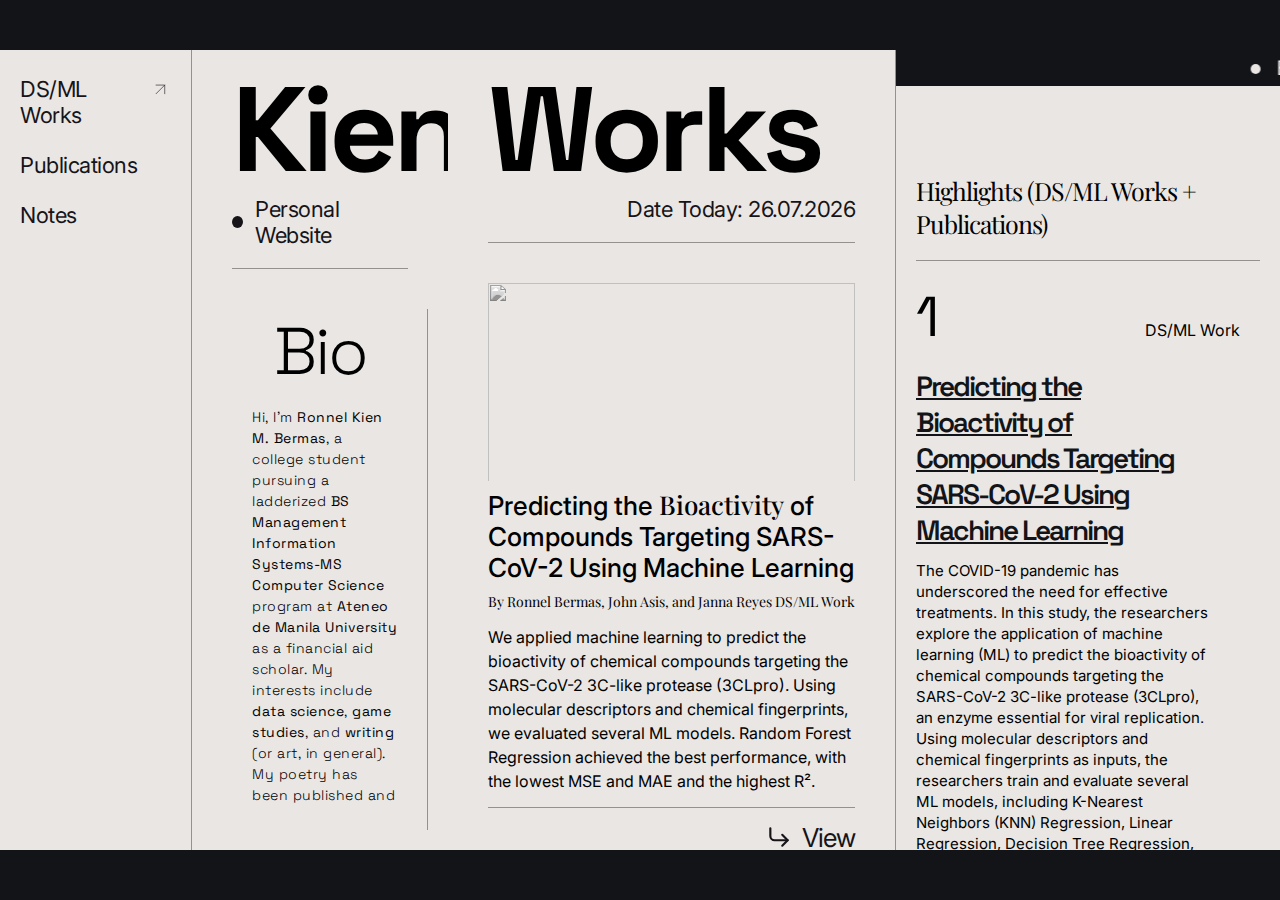
==== index.html @ 3ee7da02 "Final Initial" ====
<html lang="en">
    <head>
        <meta charset="UTF-8">
        <meta name="viewport" content="width=device-width, initial-scale=1.0">
        <link rel="stylesheet" href="style.css">
  <title>Blog Layout</title>
</head>
<body>

<div class="blog full-screen">
    <div class="blog-part is-menu">
     <div></div> <div></div>    
     <a href="dsmlWorks.html" class="blog-menu">
      <br>DS/ML Works
      <svg fill="none" stroke="currentColor" stroke-width=".7" stroke-linecap="round" stroke-linejoin="round" class="feather feather-arrow-up-right" viewBox="0 0 24 24">
       <path d="M7 17L17 7M7 7h10v10" />
      </svg>
     </a>
     <a href="publications.html" class="blog-menu">Publications</a>
     <a href="notes.html" class="blog-menu">Notes</a>
     
    </div>
    <div class="blog-header blog-is-sticky">
     <div class="blog-article header-article">
      <div class="blog-big__title">Kien's</div>
      <div class="blog-menu rounded small-title">Personal Website</div>
     </div>
     <div class="blog-article page-number">
      Bio <div class="blog-article small-titleNote note-content"><p>Hi, I'm <b>Ronnel Kien M. Bermas</b>, a college student pursuing a ladderized <b>BS Management Information Systems-MS Computer Science</b> program at <b>Ateneo de Manila University</b> 
        as a financial aid scholar. My interests include <b>data science</b>, <b>game studies</b>, and <b>writing</b> (or art, in general). My poetry has been published and nominated for the Pushcart Prize and I’ve published an academic 
        article as well on game studies. In my free time, I enjoy exploring new interests and watching videos of red pandas.</p>
        <p>Many thanks to Aysenur Turk for the template.</p>
    </div>
     </div>
    </div>
    <div class="blog-header-container">
     <div class="blog-header">
      <div class="blog-article header-article">
       <div class="blog-big__title">Works</div>
       <div class="blog-menu small-title date" id="currentDate"></div>
      </div>
      <div class="blog-article">
       <img src="https://plus.unsplash.com/premium_photo-1674850275054-88765f04a2b3?q=80&w=1964&auto=format&fit=crop&ixlib=rb-4.0.3&ixid=M3wxMjA3fDB8MHxwaG90by1wYWdlfHx8fGVufDB8fHx8fA%3D%3D" alt="">
       <h2>Predicting the <span>Bioactivity</span> of Compounds Targeting SARS-CoV-2 Using Machine Learning</h2>
       <div class="blog-detail">
        <span>By Ronnel Bermas, John Asis, and Janna Reyes</span>
        <span>DS/ML Work</span>
       </div>
       <p>
        We applied machine learning to predict the bioactivity of chemical compounds targeting the SARS-CoV-2 3C-like protease (3CLpro). Using molecular descriptors and 
        chemical fingerprints, we evaluated several ML models. Random Forest Regression achieved the best performance, with the lowest MSE and MAE 
        and the highest R².</p>
       <a href="1.html">
        <svg xmlns="http://www.w3.org/2000/svg" fill="none" stroke="currentColor" stroke-width="2" stroke-linecap="round" stroke-linejoin="round" class="feather feather-corner-down-right" viewBox="0 0 24 24">
         <path d="M15 10l5 5-5 5" />
         <path d="M4 4v7a4 4 0 004 4h12" />
        </svg>
        View
      </a>
      </div>
     </div>
     <div class="blog-header">
      <div class="blog-article header-article">
       <div class="blog-big__title">Texts</div>
       <div class="blog-menu small-title date" id="currentDate"></div>
      </div>
      <div class="blog-article">
       <img src="https://i.pinimg.com/736x/c3/c1/c9/c3c1c995143c8750dc02db4cd412d0bd.jpg" alt="">
       <h2>A Place to Survive: <span>OMORI</span> Through Bronfenbrenner’s Ecological Systems Theory</h2>
       <div class="blog-detail">
        <span>By Ronnel Bermas, Jenelle Capati, and Francis Calubayan</span>
        <span>Publication</span>
      </div>
       <p>This study examines OMORI's narrative using Bronfenbrenner’s (1979) ecological systems 
        theory, focusing on how external factors like family, societal norms, and culture shape 
        character development.</p>
       <a href="http://press-start.gla.ac.uk/index.php/press-start/article/view/314">
        <svg xmlns="http://www.w3.org/2000/svg" fill="none" stroke="currentColor" stroke-width="2" stroke-linecap="round" stroke-linejoin="round" class="feather feather-corner-down-right" viewBox="0 0 24 24">
         <path d="M15 10l5 5-5 5" />
         <path d="M4 4v7a4 4 0 004 4h12" />
        </svg>
        View
       </a>
      </div>
     </div>
     <div class="blog-header">
      <div class="blog-article header-article">
       <div class="blog-big__title ">Notes</div>
       <div class="blog-menu small-title date" id="currentDate"></div>
      </div>
      <div class="blog-article">
       <img src="https://images.unsplash.com/photo-1616248249518-b16013cd4e42?ixid=MnwxMjA3fDB8MHxzZWFyY2h8MTkzfHxibGFjayUyMGFuZCUyMHdoaXRlfGVufDB8MHwwfHw%3D&ixlib=rb-1.2.1&auto=format&fit=crop&w=500&q=60" alt="">
       <h2>Nothing to see here <span>Yet</span> </h2>
       <div class="blog-detail">
        <span>[Ronnel Kien]</span>
        <span>Notes</span>
       </div>
       <p>I shall be publishing something soon!</p>
       <a href="notes.html">
        <svg xmlns="http://www.w3.org/2000/svg" fill="none" stroke="currentColor" stroke-width="2" stroke-linecap="round" stroke-linejoin="round" class="feather feather-corner-down-right" viewBox="0 0 24 24">
         <path d="M15 10l5 5-5 5" />
         <path d="M4 4v7a4 4 0 004 4h12" />
        </svg>
        View
       </a>
      </div>
     </div>
    </div>
    <div class="blog-part right-blog">
     <marquee width="100%" direction="left">
      <span>Email: <a href="mailto:ronnelkbermas@gmail.com" style="color: #e9e6e4;">ronnelkbermas@gmail.com</a>, <a href="mailto:ronnel.bermas@student.ateneo.edu" style="color: #e9e6e4;">ronnel.bermas@student.ateneo.edu</a></span>
      <span><a href="https://www.linkedin.com/in/ronnel-kien-bermas-740466240/" style="color: #e9e6e4;">Linkedin: Ronnel Kien Bermas</a></span>
      <span><a href="https://github.com/rkbermas/" style="color: #e9e6e4;">Github: rkbermas</a></span>
     </marquee>
     <div class="blog-right-title-container">
      <div class="blog-right-title">
       Highlights (DS/ML Works + Publications)
      </div>

     </div>
     <div class="blog-right">
      <div class="blog-right-container">
       <div class="blog-title-date">
        <div class="blog-right-page">1</div>
        <div class="blog-part right-blog">DS/ML Work</div>
       </div>
       <div class="blog-right-page-title"><a href="1.html" style="color:#121418";>Predicting the Bioactivity of Compounds Targeting SARS-CoV-2 Using Machine Learning</a></div>
       <div class="blog-right-page-subtitle">The COVID-19 pandemic has underscored the need for effective treatments. In this study, the researchers explore the application of machine learning (ML) to predict the bioactivity of chemical compounds targeting the SARS-CoV-2 3C-like protease (3CLpro), an enzyme essential for viral replication. Using molecular descriptors and chemical fingerprints as inputs, the researchers train and evaluate several ML models, including K-Nearest Neighbors (KNN) Regression, Linear Regression, Decision Tree Regression, Random Forest Regression, and Neural Networks. The results show that Random Forest Regression provided the most accurate predictions, with the lowest Mean Squared Error (MSE), Mean Absolute Error (MAE), and the highest R², suggesting that it can be used best to predict the bioactivity of compounds and aid in the identification of candidates for further experimental testing.</div>
      </div>
      <div class="blog-right-container">
       <div class="blog-title-date">
        <div class="blog-right-page">2</div>
        <div class="blog-part right-blog">DS/ML Work</div>
       </div>
       <div class="blog-right-page-title"><a href="https://github.com/christinuhhh/CSCI-111-Project" style="color:#121418";> Predicting Depression in Students Using Machine Learning </a> </div>
       <div class="blog-right-page-subtitle">This App processes student mental health survey data and builds machine learning models to predict whether a student is likely to have depression. It employs K-Nearest Neighbors (KNN) and Decision Tree algorithms for classification, with accuracy evaluation and functionality to predict new cases based on user input. The script includes data preprocessing (cleaning, encoding, and scaling), model training, and deployment features, enabling a practical application in mental health assessment.</div>
      </div>
      <div class="blog-right-container">
       <div class="blog-title-date">
        <div class="blog-right-page">3</div>
        <div class="blog-part right-blog">Publication</div>
       </div>
       <div class="blog-right-page-title"><a href="http://press-start.gla.ac.uk/index.php/press-start/article/view/314" style="color:#121418";>A Place to Survive: OMORI Through Bronfenbrenner’s Ecological Systems Theory</a></div>
       <div class="blog-right-page-subtitle">This research delves into the narrative of the role-playing game OMORI (OMOCAT, 2020). We use Urie Bronfenbrenner’s (1979) ecological systems theory as an analytical framework to investigate character portrayal and development. Our study employed descriptive and interpretive qualitative methods and used a three-phased approach to scrutinise OMORI’s narrative, expound and dissect character portrayals within their broader contexts, and note important character developments throughout the game. Our findings highlight the substantial influence of immediate and non-immediate external environments—family dynamics, societal norms, and cultural elements—on the development of the primary characters within OMORI’s narrative. More specifically, this paper emphasises the roles of culture, capitalism, and religion within the game. The study’s significance lies in its presentation of interconnected relationships among the systems posited by Bronfenbrenner. We offer insights for further research studying games through their socio-historical contexts and scrutinising characters’ backstories. This is particularly relevant where it has been theorised that youth in advanced capitalist societies might be swayed by cultural values that affect their well-being and life contentment (Butler, 2021).</div>
      </div>

      <div class="blog-right-container">
       <div class="blog-title-date">
        <div class="blog-right-page">4</div>
        <div class="blog-part right-blog">Publication</div>
       </div>
       <div class="blog-right-page-title"><a href="https://theguidon.com/2023/09/invested-interests-sovereign-fund/" style="color:#121418";>Invested interests, ‘sovereign’ fund</a></div>
       <div class="blog-right-page-subtitle">In an attempt to salvage the Philippine economy, President Ferdinand Marcos Jr. signed Republic Act No. 11954 or the Maharlika Investment Fund (MIF) Act. Under RA 11954, the administration will use the income from investments to support its economic goals via financial instruments, joint ventures, and high-impact infrastructure projects. Among other goals, the creation of the MIF is projected to grow national wealth, create jobs, and achieve food security.</div>
      </div>

      <div class="blog-right-container">
       <div class="blog-title-date">
        <div class="blog-right-page">5</div>
        <div class="blog-part right-blog">Publication</div>
       </div>
       <div class="blog-right-page-title"><a href="https://theguidon.com/2024/05/cha-cha-for-afam-foreign-ownership-in-higher-education-through-charter-change/" style="color:#121418";>Cha-cha for AFAM?: Foreign ownership in higher education through charter change</a></div>
       <div class="blog-right-page-subtitle">With the recent approval of the Resolution of Both Houses (RBH) No. 7 in the House of Representatives, certain sections of the 1987 Constitution are under consideration for amendments in a bid to increase foreign direct investments (FDI) in the country.</div>
      </div>



      <div class="circle">
       <div class="circle-title">Reminder to self</div>
       <div class="circle-subtitle">I didn't want a driftwood kind of faith, one that depended on calamities or death or happiness. I wanted a faith that stands on its own even if it seems that God has snatched back his hand and no longer remembers my name. The kind that made you feel helpless and broken but hopeful because for once you're putting everything you've got into something greater than yourself. I hope you aspire for the same kind of faith. I hope you learn to drive your roots into a deep earth so that the fullness of your life will depend on no one. —VJ Campilan, All My Lonely Islands </div>
      </div>
     </div>
    </div>
   </div>

   <script>
    // Function to format the current date as DD.MM.YYYY
    function formatDate(date) {
        const day = String(date.getDate()).padStart(2, '0');
        const month = String(date.getMonth() + 1).padStart(2, '0'); // Months are zero-based
        const year = date.getFullYear();
        return `Date Today: ${day}.${month}.${year}`;
    }

    // Update all elements with the class "date"
    function updateDates() {
        const dateElements = document.querySelectorAll('.date');
        const currentDate = formatDate(new Date());
        dateElements.forEach((element) => {
            element.textContent = currentDate;
        });
    }

    // Update dates on page load
    updateDates();
</script>

</body>
</html>
---- style.css ----
@import url("https://fonts.googleapis.com/css2?family=Playfair+Display:ital,wght@1,400;1,500&family=Inter:wght@300;400;500;600&family=Space+Grotesk:wght@400;500;600;700&display=swap");
* {
  outline: none;
  box-sizing: border-box;
}
html {
  box-sizing: border-box;
  -webkit-font-smoothing: antialiased;
}
img {
  max-width: 100%;
}
body {
    background-color: #121418;
    display: flex;
    font-family: "Inter", sans-serif;
    justify-content: center;
    align-items: center;
    flex-direction: column;
    width: 100vw;
    height: 100vh;
    margin: 0;
    padding: 0;
  }
@media screen and (max-width: 768px) {
  body {
    padding: 0;
  }
}
.blog {
    background-color: #e9e6e4;
    width: 100vw;
    display: grid;
    height: 90vh;
    max-height: 800px;
    overflow: hidden;
    grid-template-columns: 15% 20% 35% 30%;
    grid-template-rows: 100%;
    position: relative;
  }
@media screen and (max-width: 1030px) {
  .blog {
    grid-template-columns: 20% 50% 30%;
  }
}
@media screen and (max-width: 768px) {
  .blog {
    grid-template-columns: 25% 75%;
    width: 100%;
    max-width: none;
  }
}
@media screen and (max-width: 560px) {
  .blog {
    grid-template-columns: 100%;
  }
}
.blog-part {
  padding: 0 20px;
}
.blog-part:not(:last-child) {
  border-right: 1px solid #94918f;
}
.blog-part a:hover {
  text-decoration: underline;
}
.blog-menu {
  font-size: 22px;
  text-decoration: none;
  color: #161419;
  display: flex;
  letter-spacing: -0.5px;
  align-items: center;
}
@media screen and (max-width: 1260px) {
  .blog-menu {
    font-size: 1.6vw;
  }
}
.blog-menu svg {
  width: 22px;
  margin-left: 4px;
}
.blog-menu + .blog-menu {
  margin-top: 24px;
}
.blog-menu.mention {
  margin-top: auto;
  font-size: 19px;
}
@media screen and (max-width: 1260px) {
  .blog-menu.mention {
    font-size: 1.4vw;
  }
}
.blog-menu.subscribe {
  margin-top: 8px;
  font-size: 19px;
  position: relative;
}
@media screen and (max-width: 1260px) {
  .blog-menu.subscribe {
    font-size: 1.4vw;
  }
}
.blog-menu.subscribe:before {
  content: "";
  width: 16px;
  height: 16px;
  background-color: #161419;
  left: 0;
  border-radius: 1px;
  margin-right: 14px;
}
.blog-menu.rounded:before {
  content: "";
  border-radius: 50%;
  width: 12px;
  height: 12px;
  background-color: #161419;
  margin-right: 12px;
}
.blog .is-menu {
  display: flex;
  flex-direction: column;
}
@media screen and (max-width: 1030px) {
  .blog .is-menu {
    display: none;
  }
}
.blog-big__title {
  font-size: 100px;
  font-family: "Space Grotesk", sans-serif;
  font-weight: 700;
  letter-spacing: -5px;
  line-height: 1;
  margin-bottom: 6px;
}

.blog-ok__title {
    font-size: 132px;
    font-family: "Space Grotesk", sans-serif;
    font-weight: 700;
    letter-spacing: -5px;
    line-height: 1;
    margin-bottom: 6px;
  }

@media screen and (max-width: 1400px) {
  .blog-big__title {
    font-size: 120px;
  }
}
@media screen and (max-width: 1260px) {
  .blog-big__title {
    font-size: 9vw;
    letter-spacing: -2px;
  }
}
@media screen and (max-width: 560px) {
  .blog-big__title {
    font-size: 36px;
    margin-bottom: 12px;
  }
}
.blog-header {
    display: flex;
    flex-direction: column;
    gap: 20px; /* Add spacing between elements */
    padding: 20px;
    height: 100%; /* Ensure it takes full height */
    overflow: hidden; /* Prevent overflow */
}
.blog-article {
  padding: 0 20px;
}
.blog-article img {
  height: 260px;
  max-height: 22vh;
  width: 100%;
  object-fit: cover;
  filter: grayscale(1);
}
.page-number {
  display: flex;
  flex-direction: column;
  justify-content: flex-end;
  height: 100%;
  font-size: 66px;
  text-align: center;
  letter-spacing: -3px;
  font-weight: lighter;
  font-family: "Space Grotesk", sans-serif;
  border-right: 1px solid #94918f;
  white-space: nowrap;
  overflow: hidden; /* Prevent overflow */
}
@media screen and (max-width: 1260px) {
  .page-number {
    font-size: 5vw;
  }
}
.small-title {
  border-bottom: 1px solid #94918f;
  margin-bottom: 20px;
  padding-bottom: 20px;
}
.small-titleNote {
    border-bottom: none;
    margin-bottom: 20px;
    padding-bottom: 20px;
  }
@media screen and (max-width: 560px) {
  .small-title {
    font-size: 12px;
    position: absolute;
    top: 10px;
    right: 24px;
    border-bottom: 0;
  }
}
.date {
  display: flex;
  justify-content: flex-end;
}
.blog-article h2 {
  font-size: 26px;
  font-weight: 500;
  line-height: 1.2;
  margin: 8px 0 8px;
}
.blog-article h2 span {
  font-family: "Playfair Display", serif;
}
.blog-article p {
  line-height: 1.5;
  margin: 14px 0;
}
.blog-article a {
  color: #161419;
  text-decoration: none;
  font-size: 26px;
  letter-spacing: -1px;
  display: flex;
  justify-content: flex-end;
  align-items: center;
  margin-top: auto;
  border-top: 1px solid #94918f;
  padding-top: 14px;
}
.blog-article a svg {
  width: 26px;
  margin-right: 10px;
}
.blog-detail {
  display: flex;
  align-items: center;
  justify-content: space-between;
  font-size: 14px;
}
.blog-detail span {
  font-family: "Playfair Display", serif;
}
.blog-header-container {
  overflow-y: auto;
  overflow-x: hidden;
  height: 100%;
  display: flex;
  flex-direction: column;
  scroll-snap-type: y mandatory;
  border-right: 1px solid #94918f;
}
@media screen and (max-width: 768px) {
  .blog-header-container {
    border-right: 0;
  }
}
.blog-header-container > * {
  flex-shrink: 0;
  min-height: 100%;
  scroll-snap-align: start;
}
.blog-header-container .blog-article:not(.header-article) {
  flex-grow: 1;
  display: flex;
  flex-direction: column;
}
marquee {
  font-size: 20px;
  background-color: #121418;
  color: #e9e6e4;
  padding: 6px 0;
  width: calc(100% + 44px);
  margin-left: -20px;
  flex-shrink: 0;
}
marquee span:before {
  display: inline-block;
  content: "";
  border-radius: 50%;
  width: 10px;
  height: 10px;
  position: relative;
  top: -1px;
  vertical-align: baseline;
  background-color: #e9e6e4;
  margin: 0 16px;
}
.blog-right {
  overflow: auto;
  height: calc(100% + 60px);
}
.blog-right .rounded {
  font-style: italic;
  font-size: 18px;
}
.blog-right .rounded:before {
  content: "";
  border-radius: 50%;
  width: 9px;
  height: 9px;
  background-color: #161419;
  margin-right: 6px;
}
.blog-right-title {
  font-size: 25px;
  font-family: "Playfair Display", serif;
}
.blog-right-title-container {
  display: flex;
  align-items: center;
  justify-content: space-between;
  border-bottom: 1px solid #94918f;
  margin-bottom: 20px;
  padding-bottom: 20px;
  margin-top: 100px;
  letter-spacing: -1px;
}
@media screen and (max-width: 1400px) {
  .blog-right-title-container {
    margin-top: 88px;
  }
}
@media screen and (max-width: 1260px) {
  .blog-right-title-container {
    margin-top: 6vw;
  }
}
@media screen and (max-width: 1030px) {
  .blog-right-title-container {
    margin-top: 5vw;
  }
}
.blog-title-date {
  display: flex;
  align-items: baseline;
  justify-content: space-between;
}
.blog-right-page {
  font-size: 56px;
  margin-bottom: 16px;
  font-family: "Space Grotesk", sans-serif;
}
.blog-right-page-title {
  font-family: "Space Grotesk", sans-serif;
  font-size: 28px;
  font-weight: 600;
  max-width: 16ch;
  letter-spacing: -2px;
}
.blog-right-page-subtitle {
  max-width: 33ch;
  font-size: 15px;
  margin-top: 12px;
  line-height: 1.4;
}
.blog-right-container + .blog-right-container {
  margin-top: 40px;
}
.right-blog {
  display: flex;
  flex-direction: column;
}
@media screen and (max-width: 768px) {
  .right-blog {
    display: none;
  }
}
@media screen and (max-width: 1030px) {
  .right-blog .blog-menu {
    display: none;
  }
}
::-webkit-scrollbar {
  display: none;
}
.circle {
  width: 100%;
  aspect-ratio: 1;
  border-radius: 50%;
  background-color: #121418;
  display: flex;
  align-items: center;
  flex-direction: column;
  justify-content: center;
  color: #e9e6e4;
  padding: 20px;
  text-align: center;
  margin-top: 40px;
}
.circle-title {
  font-size: 24px;
  font-weight: 600;
  margin-bottom: 12px;
  font-family: "Space Grotesk", sans-serif;
}
@media screen and (max-width: 1030px) {
  .circle-title {
    display: none;
  }
}
.circle-subtitle {
  max-width: 30ch;
  font-size: 14px;
  line-height: 1.3;
  margin-bottom: 16px;
}
.circle-footer {
  font-family: "Playfair Display", serif;
  font-size: 30px;
}
@media screen and (max-width: 560px) {
  .blog-is-sticky {
    display: none;
  }
}
.full-screen {
    width: 100%;
    height: 100%;
    margin: 0;
    padding: 0;
    overflow: hidden;
  }
  .note-content {
    font-size: 14;
    line-height: 1.5;
    max-width: 100%; /* Ensure it doesn't overflow */
    overflow-y: auto; /* Add scrollbar if content overflows */
    height: 100%; /* Take up remaining space */
    padding-right: 10px; /* Add padding for scrollbar */
    white-space: normal; /* Allow text to wrap */
    word-wrap: break-word; /* Break long words if necessary */
    text-align: left; /* Justify text alignment */
    letter-spacing: 0.5px; /* Add slight spacing between letters */
  }
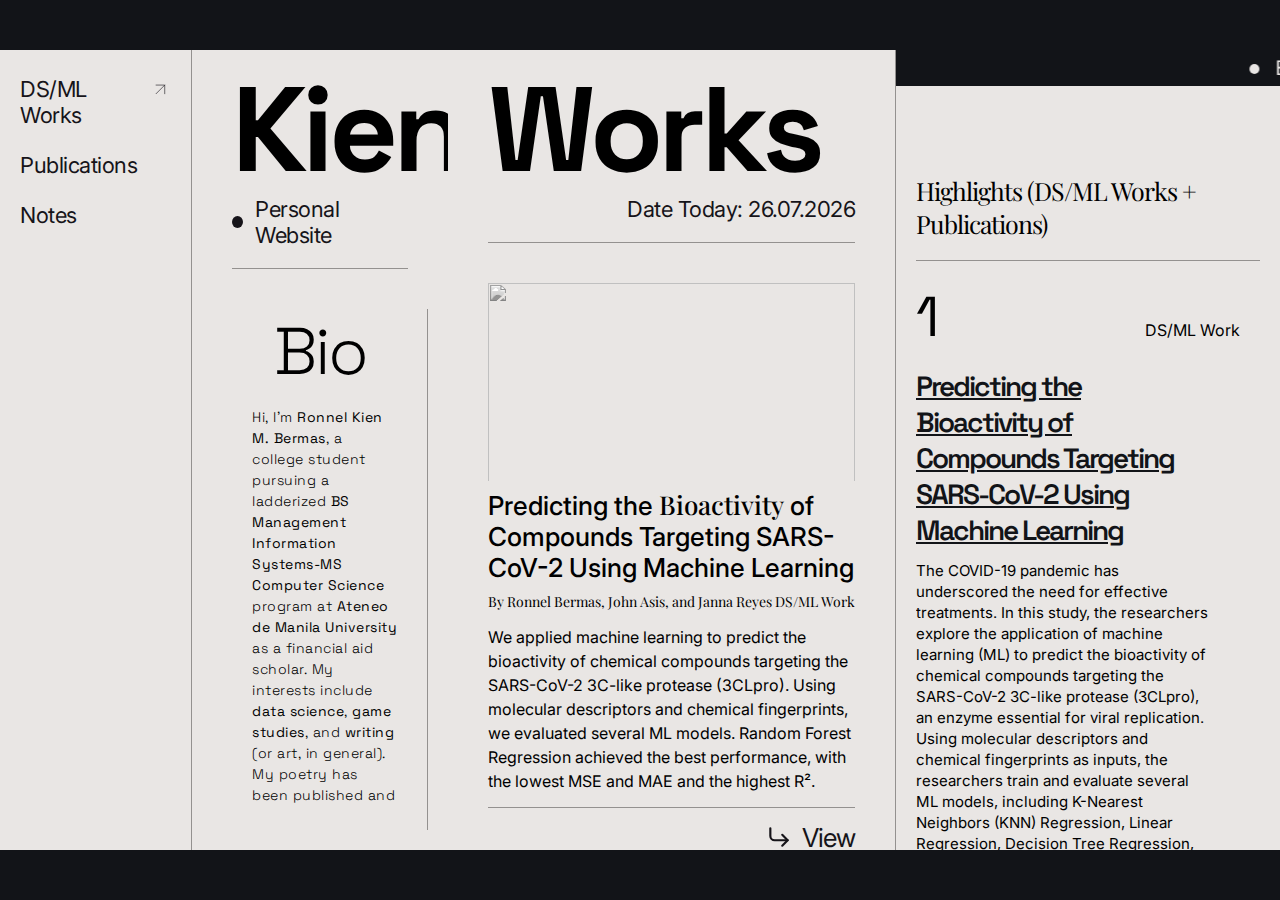
==== commit 32dee27c: "update" ====
--- a/index.html
+++ b/index.html
@@ -3,7 +3,7 @@
         <meta charset="UTF-8">
         <meta name="viewport" content="width=device-width, initial-scale=1.0">
         <link rel="stylesheet" href="style.css">
-  <title>Blog Layout</title>
+  <title>Ronnel Bermas</title>
 </head>
 <body>
 
@@ -130,7 +130,7 @@
       <div class="blog-right-container">
        <div class="blog-title-date">
         <div class="blog-right-page">2</div>
-        <div class="blog-part right-blog">DS/ML Work</div>
+        <div class="blog-part right-blog">Works</div>
        </div>
        <div class="blog-right-page-title"><a href="https://github.com/christinuhhh/CSCI-111-Project" style="color:#121418";> Predicting Depression in Students Using Machine Learning </a> </div>
        <div class="blog-right-page-subtitle">This App processes student mental health survey data and builds machine learning models to predict whether a student is likely to have depression. It employs K-Nearest Neighbors (KNN) and Decision Tree algorithms for classification, with accuracy evaluation and functionality to predict new cases based on user input. The script includes data preprocessing (cleaning, encoding, and scaling), model training, and deployment features, enabling a practical application in mental health assessment.</div>
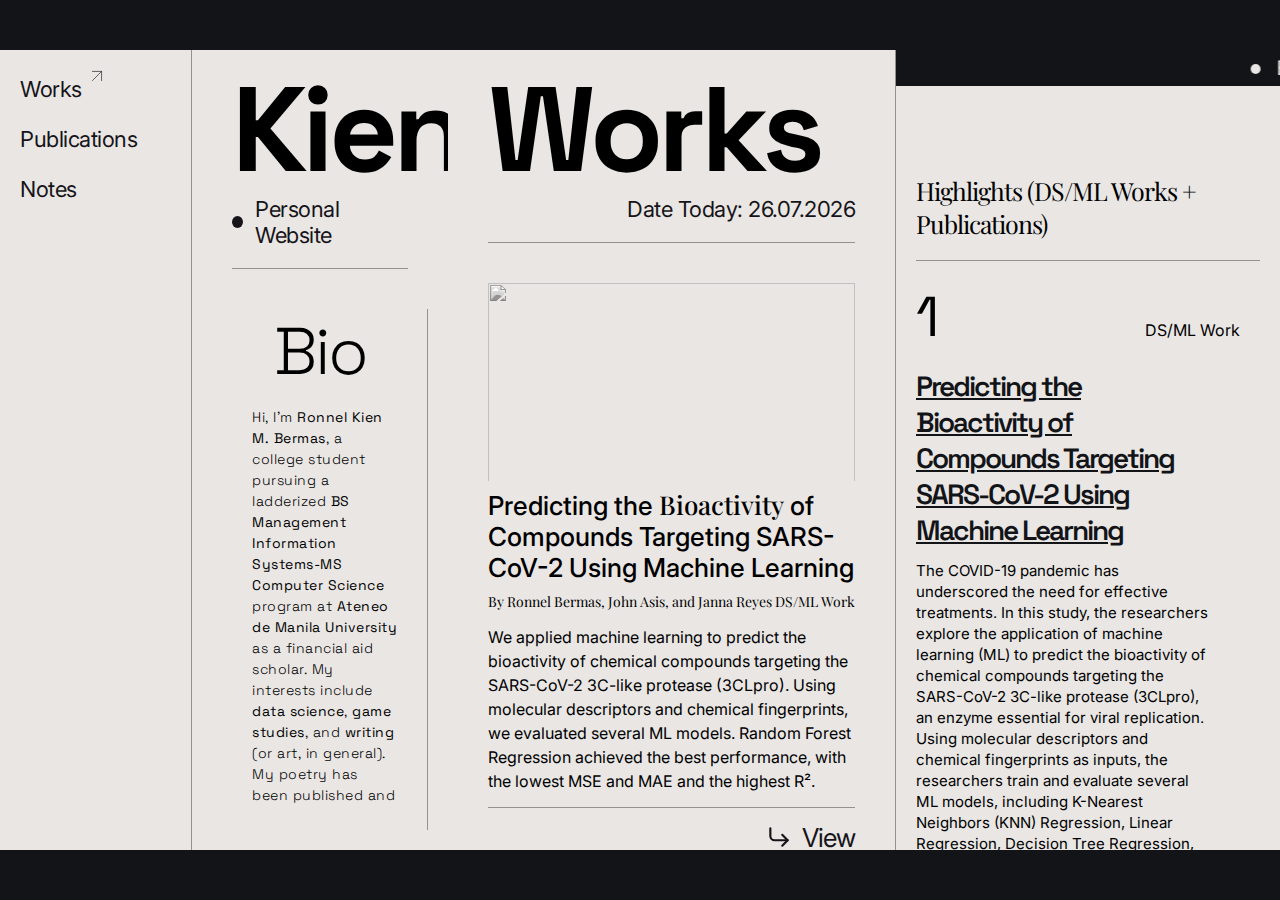
==== commit 03f5fe39: "ds/ml" ====
--- a/index.html
+++ b/index.html
@@ -11,7 +11,7 @@
     <div class="blog-part is-menu">
      <div></div> <div></div>    
      <a href="dsmlWorks.html" class="blog-menu">
-      <br>DS/ML Works
+      <br>Works
       <svg fill="none" stroke="currentColor" stroke-width=".7" stroke-linecap="round" stroke-linejoin="round" class="feather feather-arrow-up-right" viewBox="0 0 24 24">
        <path d="M7 17L17 7M7 7h10v10" />
       </svg>
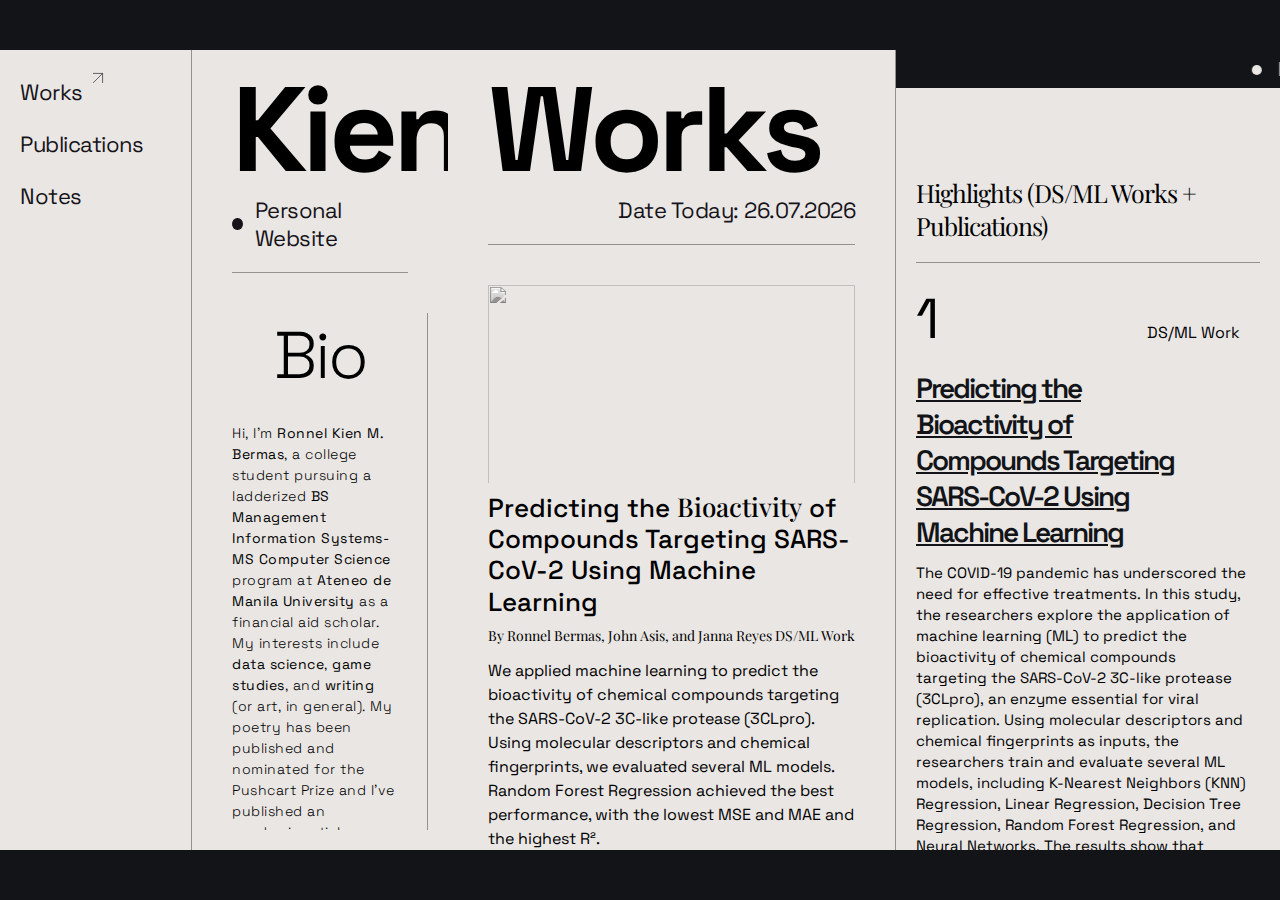
==== commit c5f226c9: "2 Fonts only (Design Update)" ====
--- a/index.html
+++ b/index.html
@@ -26,10 +26,10 @@
       <div class="blog-menu rounded small-title">Personal Website</div>
      </div>
      <div class="blog-article page-number">
-      Bio <div class="blog-article small-titleNote note-content"><p>Hi, I'm <b>Ronnel Kien M. Bermas</b>, a college student pursuing a ladderized <b>BS Management Information Systems-MS Computer Science</b> program at <b>Ateneo de Manila University</b> 
+      Bio <div class="blog-right-page-subtitle note-content"><p>Hi, I'm <b>Ronnel Kien M. Bermas</b>, a college student pursuing a ladderized <b>BS Management Information Systems-MS Computer Science</b> program at <b>Ateneo de Manila University</b> 
         as a financial aid scholar. My interests include <b>data science</b>, <b>game studies</b>, and <b>writing</b> (or art, in general). My poetry has been published and nominated for the Pushcart Prize and I’ve published an academic 
-        article as well on game studies. In my free time, I enjoy exploring new interests and watching videos of red pandas.</p>
-        <p>Many thanks to Aysenur Turk for the template.</p>
+        article as well on game studies. In my free time, I enjoy exploring new interests and watching videos of red pandas.
+        <br> <br> Many thanks to Aysenur Turk for the template.</p>
     </div>
      </div>
     </div>
--- a/style.css
+++ b/style.css
@@ -13,7 +13,7 @@
 body {
     background-color: #121418;
     display: flex;
-    font-family: "Inter", sans-serif;
+    font-family: "Space Grotesk", sans-serif;
     justify-content: center;
     align-items: center;
     flex-direction: column;
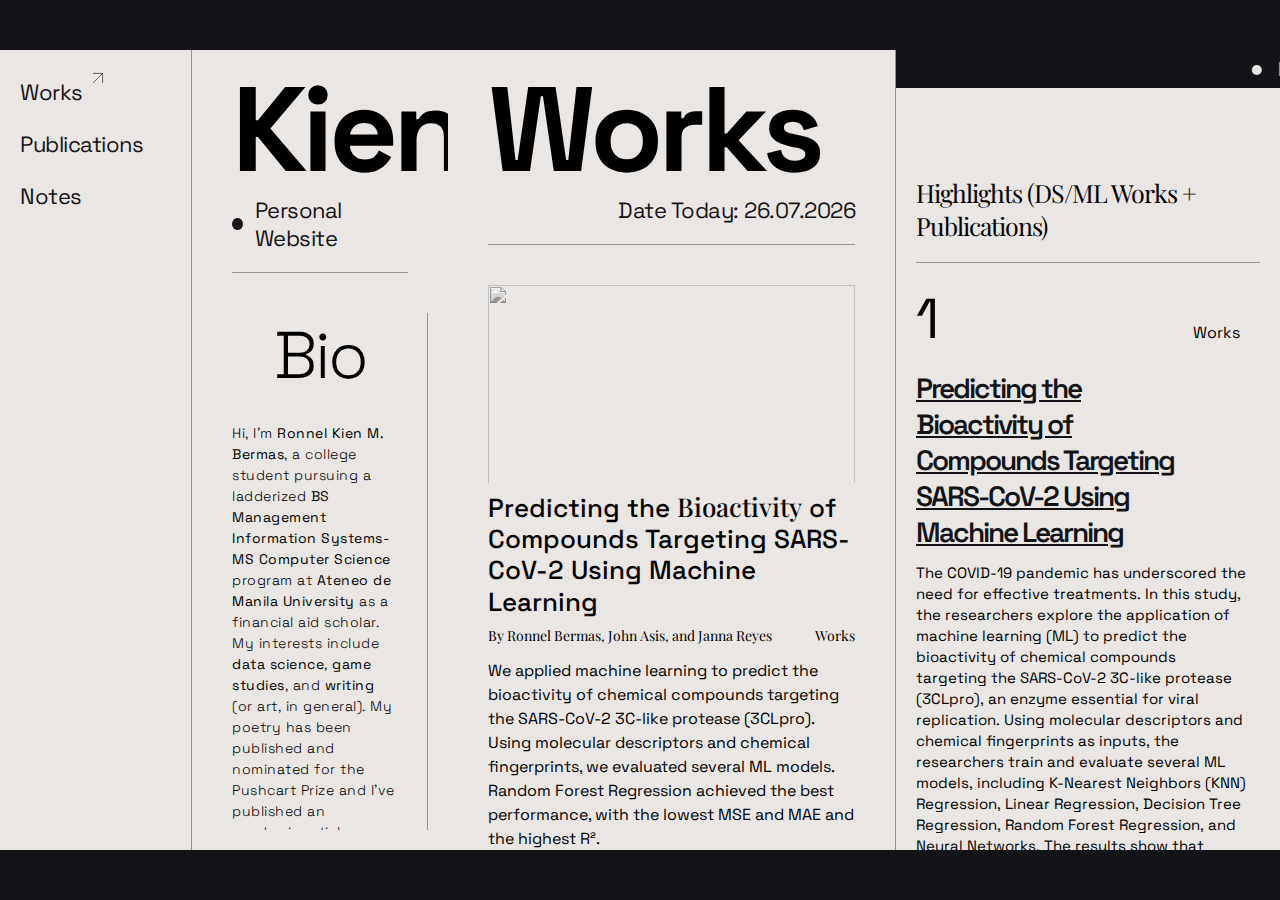
==== commit 9cb23556: "Description updated" ====
--- a/index.html
+++ b/index.html
@@ -4,12 +4,13 @@
         <meta name="viewport" content="width=device-width, initial-scale=1.0">
         <link rel="stylesheet" href="style.css">
   <title>Ronnel Bermas</title>
+  <link rel="icon" type="image/x-icon" href="favicon.jpg">
 </head>
 <body>
 
 <div class="blog full-screen">
     <div class="blog-part is-menu">
-     <div></div> <div></div>    
+   
      <a href="dsmlWorks.html" class="blog-menu">
       <br>Works
       <svg fill="none" stroke="currentColor" stroke-width=".7" stroke-linecap="round" stroke-linejoin="round" class="feather feather-arrow-up-right" viewBox="0 0 24 24">
@@ -44,7 +45,7 @@
        <h2>Predicting the <span>Bioactivity</span> of Compounds Targeting SARS-CoV-2 Using Machine Learning</h2>
        <div class="blog-detail">
         <span>By Ronnel Bermas, John Asis, and Janna Reyes</span>
-        <span>DS/ML Work</span>
+        <span>Works</span>
        </div>
        <p>
         We applied machine learning to predict the bioactivity of chemical compounds targeting the SARS-CoV-2 3C-like protease (3CLpro). Using molecular descriptors and 
@@ -122,7 +123,7 @@
       <div class="blog-right-container">
        <div class="blog-title-date">
         <div class="blog-right-page">1</div>
-        <div class="blog-part right-blog">DS/ML Work</div>
+        <div class="blog-part right-blog">Works</div>
        </div>
        <div class="blog-right-page-title"><a href="1.html" style="color:#121418";>Predicting the Bioactivity of Compounds Targeting SARS-CoV-2 Using Machine Learning</a></div>
        <div class="blog-right-page-subtitle">The COVID-19 pandemic has underscored the need for effective treatments. In this study, the researchers explore the application of machine learning (ML) to predict the bioactivity of chemical compounds targeting the SARS-CoV-2 3C-like protease (3CLpro), an enzyme essential for viral replication. Using molecular descriptors and chemical fingerprints as inputs, the researchers train and evaluate several ML models, including K-Nearest Neighbors (KNN) Regression, Linear Regression, Decision Tree Regression, Random Forest Regression, and Neural Networks. The results show that Random Forest Regression provided the most accurate predictions, with the lowest Mean Squared Error (MSE), Mean Absolute Error (MAE), and the highest R², suggesting that it can be used best to predict the bioactivity of compounds and aid in the identification of candidates for further experimental testing.</div>
--- a/style.css
+++ b/style.css
@@ -455,4 +455,28 @@
     letter-spacing: 0.5px; /* Add slight spacing between letters */
   }
 
+  .blog-menu {
+    font-size: 22px;
+    text-decoration: none;
+    color: #161419;
+    display: flex;
+    letter-spacing: -0.5px;
+    align-items: center;
+  }
+  @media screen and (max-width: 1260px) {
+    .blog-menu {
+      font-size: 1.6vw;
+    }
+  }
+  .blog-menu svg {
+    width: 22px;
+    margin-left: 4px;
+  }
+  .blog-menu + .blog-menu {
+    margin-top: 24px;
+  }
+  .blog-menu.mention {
+    margin-top: auto;
+    font-size: 19px;
+  }
   